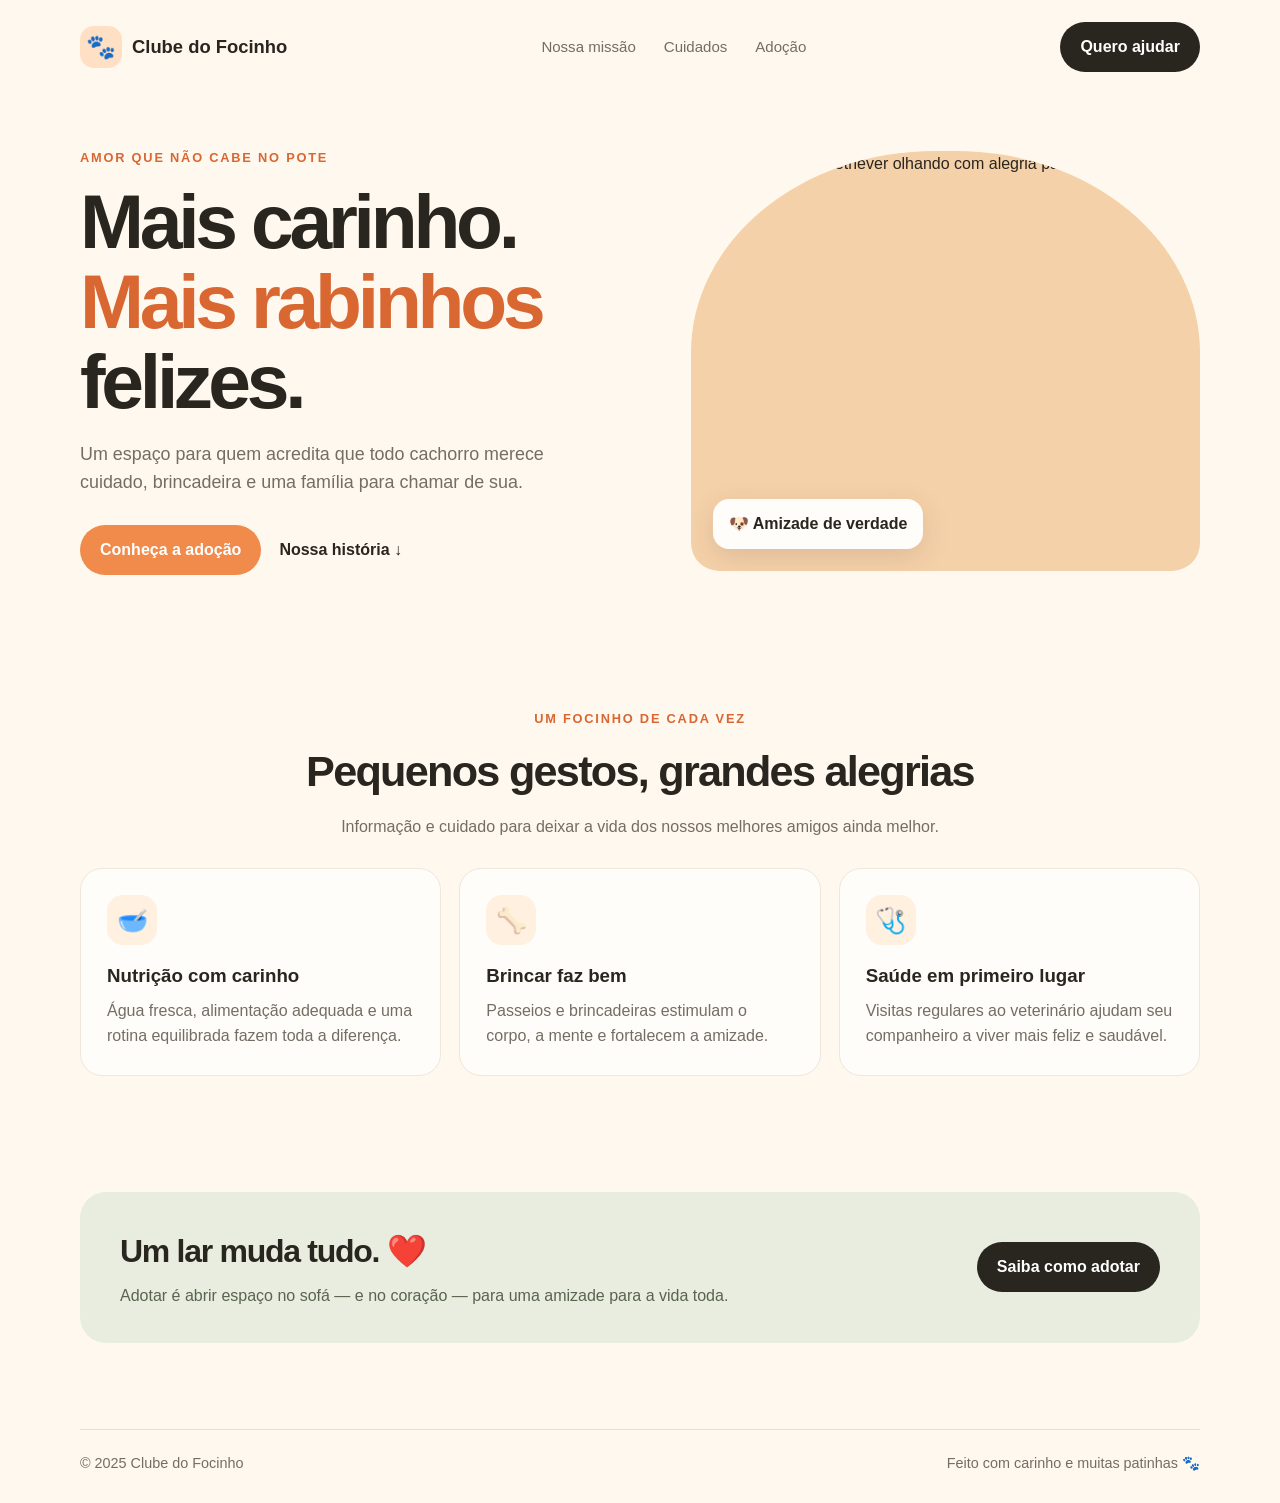
==== static/tests.html @ 46daed59 "Primeiro commit" ====
<!DOCTYPE html>
<html lang="pt-BR">
<head>
	<meta charset="UTF-8">
	<meta name="viewport" content="width=device-width, initial-scale=1.0">
	<meta name="theme-color" content="#fff8ef">
	<title>Clube do Focinho — carinho em cada patinha</title>
	<style>
		:root {
			color-scheme: light;
			--ink: #29251f;
			--muted: #746d64;
			--cream: #fff8ef;
			--orange: #f08b4b;
			--deep-orange: #d96732;
			--green: #728b64;
			--card: #fffdf9;
		}
		* { box-sizing: border-box; }
		body {
			margin: 0;
			background: var(--cream);
			color: var(--ink);
			font-family: "Segoe UI", Arial, sans-serif;
			line-height: 1.6;
		}
		a { color: inherit; text-decoration: none; }
		.wrap { width: min(1120px, calc(100% - 40px)); margin: 0 auto; }
		header { padding: 22px 0; }
		.nav { display: flex; align-items: center; justify-content: space-between; gap: 24px; }
		.brand { display: flex; align-items: center; gap: 10px; font-size: 1.15rem; font-weight: 800; }
		.brand-mark { display: grid; width: 42px; height: 42px; place-items: center; border-radius: 14px; background: #ffe0c5; font-size: 24px; }
		.links { display: flex; gap: 28px; color: var(--muted); font-size: .94rem; }
		.links a:hover { color: var(--deep-orange); }
		.button { display: inline-block; padding: 12px 20px; border-radius: 999px; background: var(--ink); color: white; font-weight: 700; }
		.hero { display: grid; grid-template-columns: 1.05fr .95fr; align-items: center; gap: 48px; padding: 54px 0 76px; }
		.eyebrow { color: var(--deep-orange); font-size: .8rem; font-weight: 800; letter-spacing: .14em; text-transform: uppercase; }
		h1 { max-width: 600px; margin: 14px 0 18px; font-size: clamp(2.7rem, 6vw, 4.8rem); line-height: 1.04; letter-spacing: -.055em; }
		h1 span { color: var(--deep-orange); }
		.intro { max-width: 490px; color: var(--muted); font-size: 1.12rem; }
		.hero-actions { display: flex; align-items: center; gap: 18px; margin-top: 28px; }
		.button.orange { background: var(--orange); }
		.text-link { font-weight: 700; }
		.photo { position: relative; min-height: 420px; display: grid; place-items: center; border-radius: 48% 48% 28px 28px; background: #f5d1a9; overflow: hidden; }
		.photo img { width: 100%; height: 100%; min-height: 420px; object-fit: cover; display: block; }
		.photo-note { position: absolute; bottom: 22px; left: 22px; padding: 12px 16px; border-radius: 16px; background: #fffdf9; box-shadow: 0 8px 28px #39291c20; font-weight: 700; }
		section { padding: 58px 0; }
		.section-heading { margin-bottom: 28px; text-align: center; }
		h2 { margin: 8px 0; font-size: clamp(1.9rem, 4vw, 2.7rem); letter-spacing: -.04em; }
		.section-heading p { margin: 0; color: var(--muted); }
		.cards { display: grid; grid-template-columns: repeat(3, 1fr); gap: 18px; }
		.card { padding: 26px; border: 1px solid #f0e7db; border-radius: 22px; background: var(--card); }
		.icon { display: grid; width: 50px; height: 50px; place-items: center; border-radius: 16px; background: #fff0df; font-size: 25px; }
		.card h3 { margin: 16px 0 7px; }
		.card p { margin: 0; color: var(--muted); }
		.adopt { display: flex; align-items: center; justify-content: space-between; gap: 24px; padding: 34px 40px; border-radius: 26px; background: #e8eddf; }
		.adopt h2 { margin: 0 0 6px; font-size: 2rem; }
		.adopt p { margin: 0; color: #59634f; }
		footer { padding: 28px 0; color: var(--muted); font-size: .9rem; }
		.footer-inner { display: flex; justify-content: space-between; gap: 12px; border-top: 1px solid #eadfd2; padding-top: 22px; }
		@media (max-width: 760px) {
			.links { display: none; }
			.hero { grid-template-columns: 1fr; gap: 30px; padding-top: 30px; }
			.photo, .photo img { min-height: 330px; }
			.cards { grid-template-columns: 1fr; }
			.adopt { align-items: flex-start; flex-direction: column; padding: 28px; }
			.footer-inner { flex-direction: column; }
		}
	</style>
</head>
<body>
	<header>
		<div class="wrap nav">
			<a class="brand" href="#inicio"><span class="brand-mark" aria-hidden="true">🐾</span> Clube do Focinho</a>
			<nav class="links" aria-label="Navegação principal">
				<a href="#sobre">Nossa missão</a>
				<a href="#cuidados">Cuidados</a>
				<a href="#adocao">Adoção</a>
			</nav>
			<a class="button" href="#adocao">Quero ajudar</a>
		</div>
	</header>

	<main>
		<div class="wrap hero" id="inicio">
			<div>
				<div class="eyebrow">Amor que não cabe no pote</div>
				<h1>Mais carinho.<br><span>Mais rabinhos</span> felizes.</h1>
				<p class="intro">Um espaço para quem acredita que todo cachorro merece cuidado, brincadeira e uma família para chamar de sua.</p>
				<div class="hero-actions">
					<a class="button orange" href="#adocao">Conheça a adoção</a>
					<a class="text-link" href="#sobre">Nossa história ↓</a>
				</div>
			</div>
			<div class="photo">
				<img src="https://images.unsplash.com/photo-1552053831-71594a27632d?auto=format&fit=crop&w=1000&q=85" alt="Cachorro golden retriever olhando com alegria para a câmera">
				<div class="photo-note">🐶 Amizade de verdade</div>
			</div>
		</div>

		<section id="sobre">
			<div class="wrap">
				<div class="section-heading">
					<div class="eyebrow">Um focinho de cada vez</div>
					<h2>Pequenos gestos, grandes alegrias</h2>
					<p>Informação e cuidado para deixar a vida dos nossos melhores amigos ainda melhor.</p>
				</div>
				<div class="cards" id="cuidados">
					<article class="card"><div class="icon" aria-hidden="true">🥣</div><h3>Nutrição com carinho</h3><p>Água fresca, alimentação adequada e uma rotina equilibrada fazem toda a diferença.</p></article>
					<article class="card"><div class="icon" aria-hidden="true">🦴</div><h3>Brincar faz bem</h3><p>Passeios e brincadeiras estimulam o corpo, a mente e fortalecem a amizade.</p></article>
					<article class="card"><div class="icon" aria-hidden="true">🩺</div><h3>Saúde em primeiro lugar</h3><p>Visitas regulares ao veterinário ajudam seu companheiro a viver mais feliz e saudável.</p></article>
				</div>
			</div>
		</section>

		<section id="adocao">
			<div class="wrap adopt">
				<div><h2>Um lar muda tudo. ❤️</h2><p>Adotar é abrir espaço no sofá — e no coração — para uma amizade para a vida toda.</p></div>
				<a class="button" href="mailto:oi@clubedofocinho.com.br">Saiba como adotar</a>
			</div>
		</section>
	</main>

	<footer><div class="wrap footer-inner"><span>© 2025 Clube do Focinho</span><span>Feito com carinho e muitas patinhas 🐾</span></div></footer>
</body>
</html>
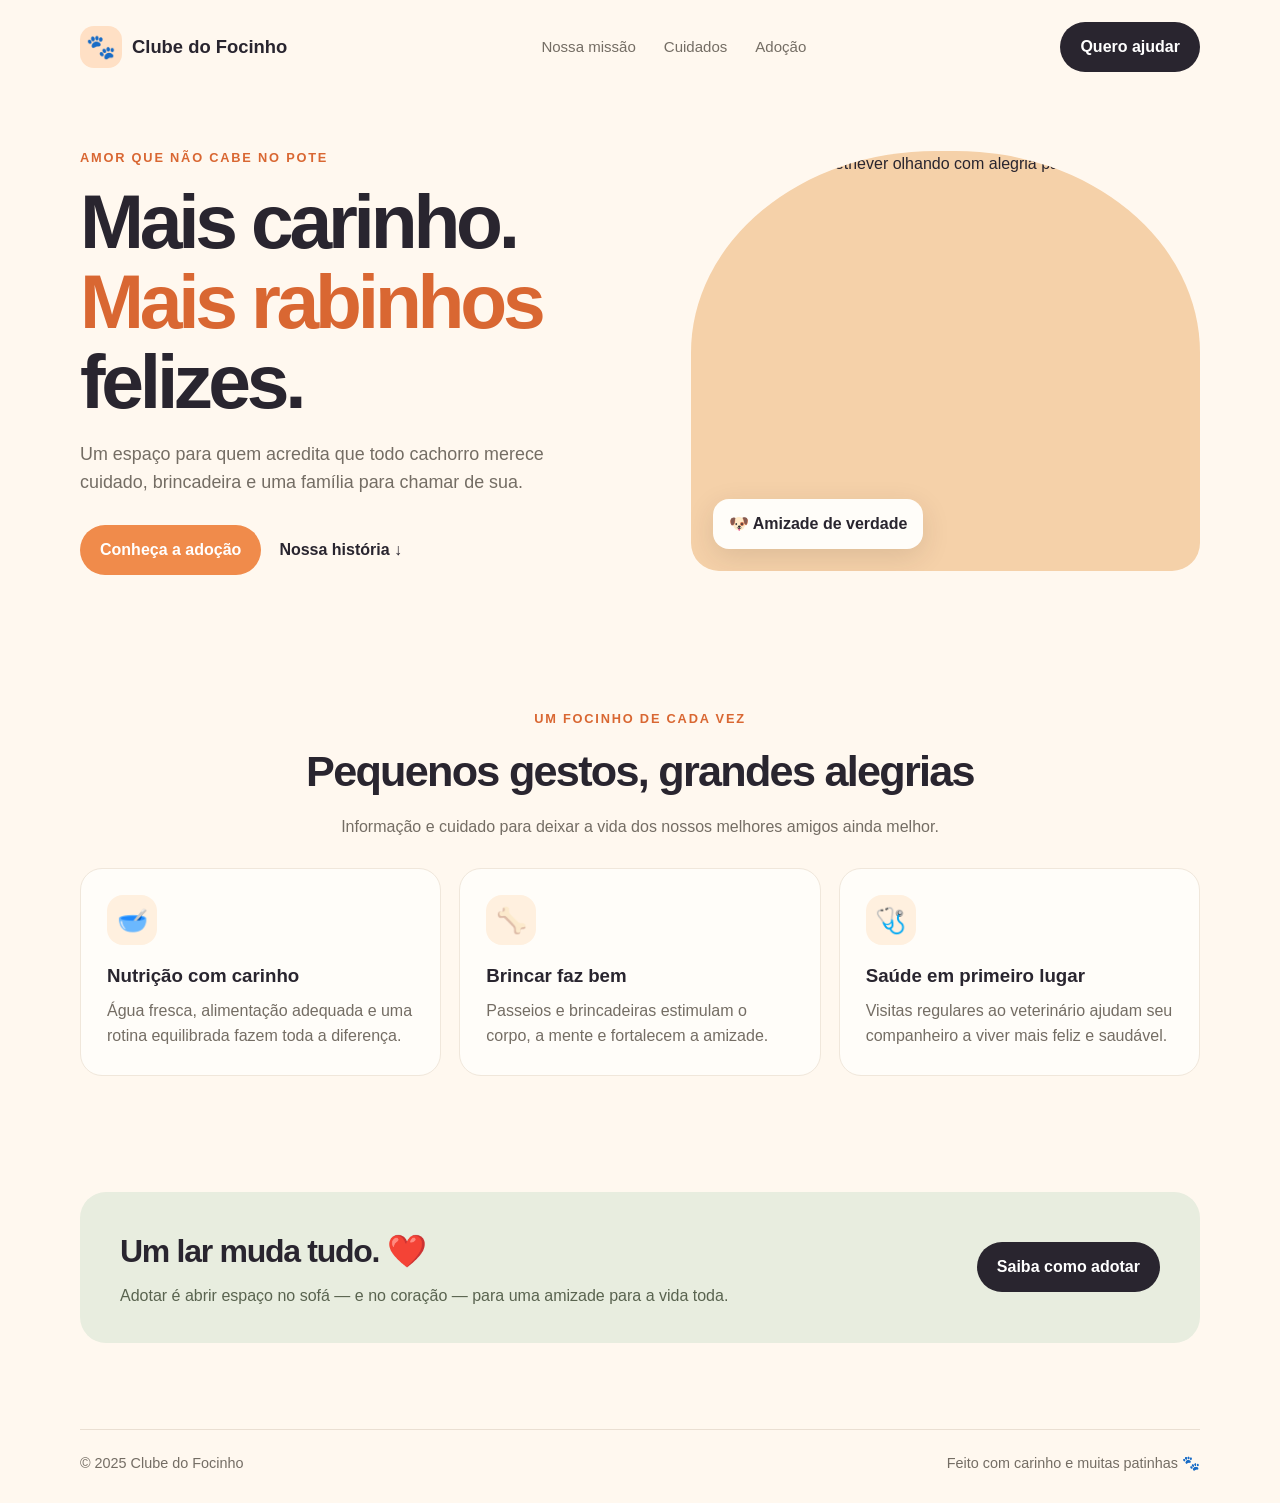
==== commit e70f4534: "Change ink color variable in tests.html" ====
--- a/static/tests.html
+++ b/static/tests.html
@@ -8,7 +8,7 @@
 	<style>
 		:root {
 			color-scheme: light;
-			--ink: #29251f;
+			--ink: #29252f;
 			--muted: #746d64;
 			--cream: #fff8ef;
 			--orange: #f08b4b;
